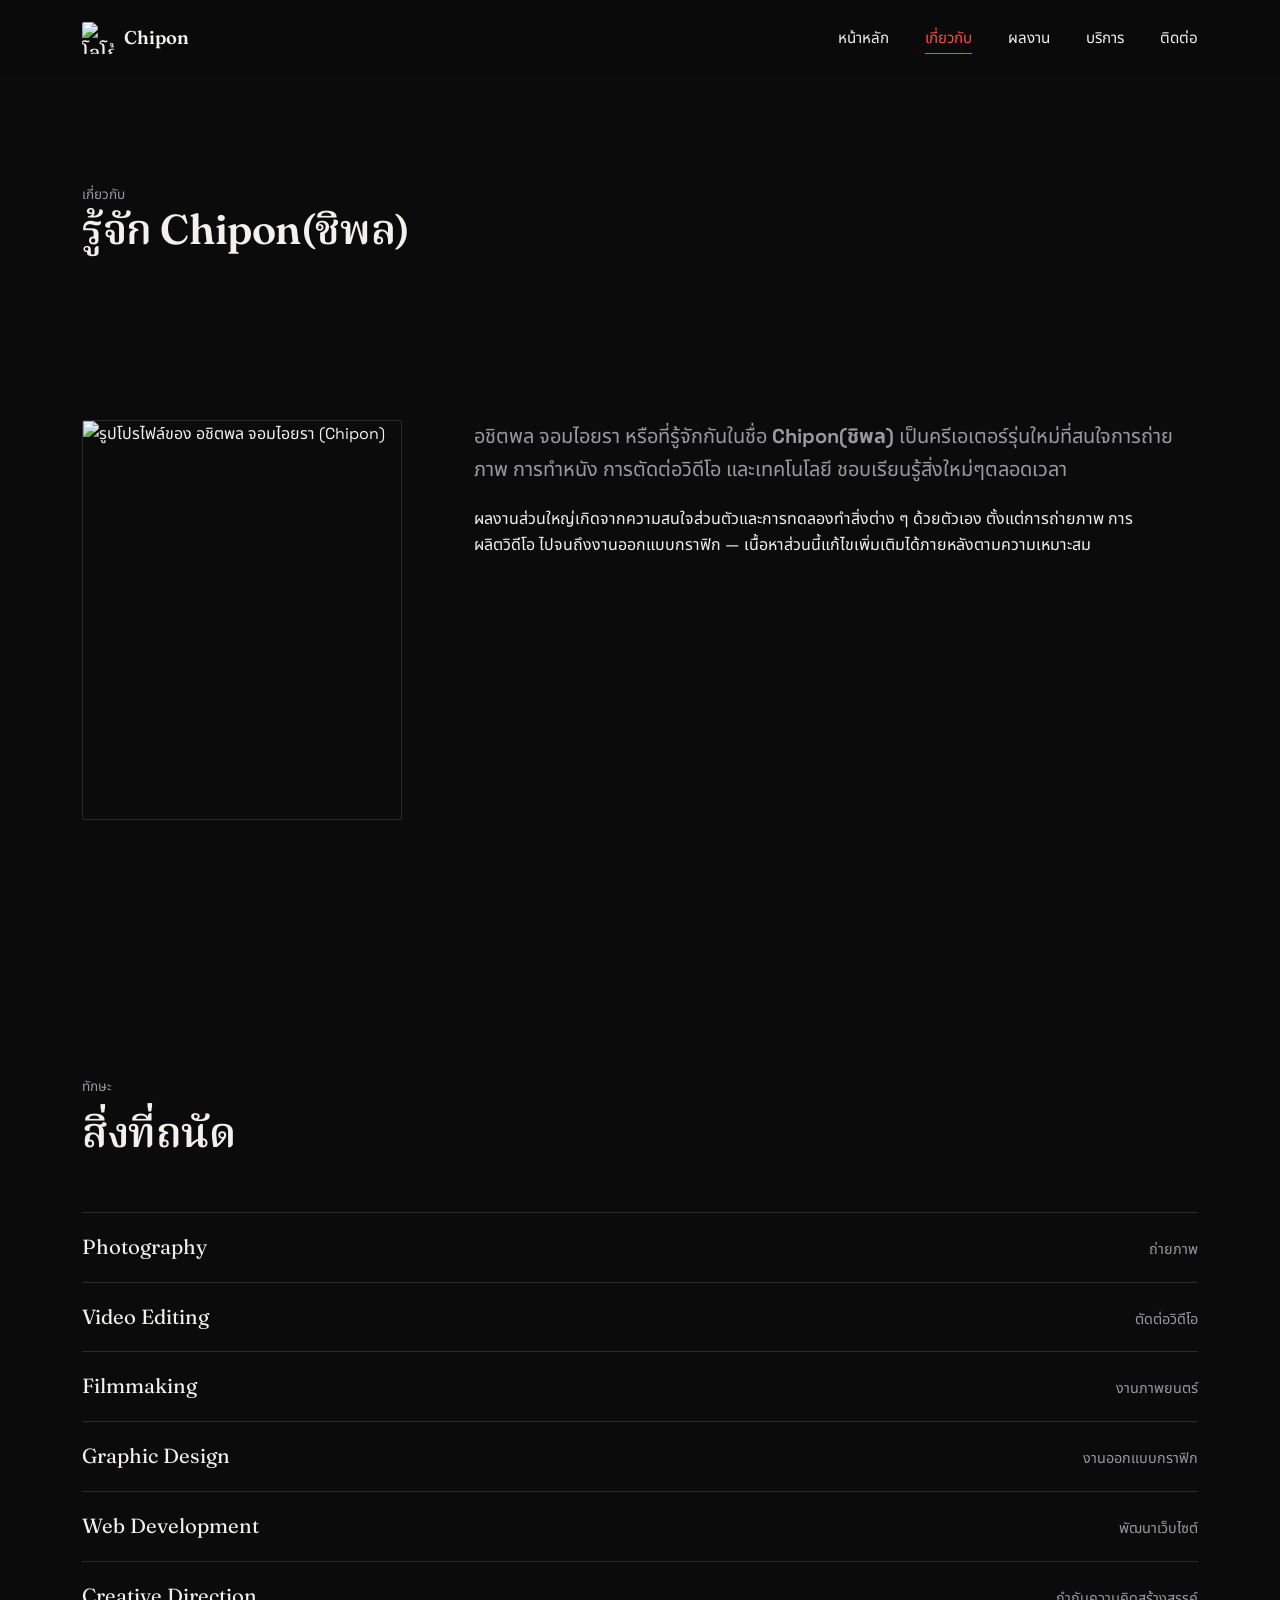
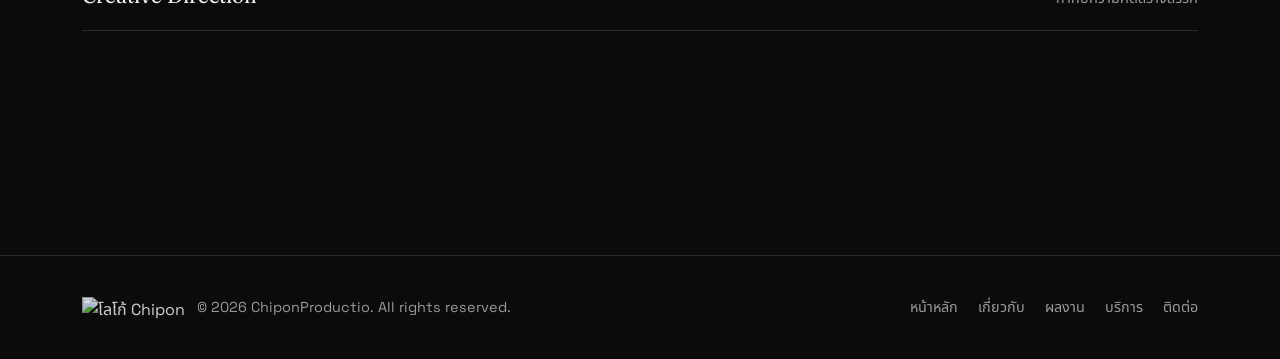
==== about.html @ 805535eb "เพ่ิม" ====
<!DOCTYPE html>
<html lang="th" data-theme="dark">
<head>
  <meta charset="UTF-8" />
  <meta name="viewport" content="width=device-width, initial-scale=1.0" />
  <title>About — Chipon</title>
  <meta name="description" content="รู้จัก อชิตพล จอมไอยรา (Chipon&ชิพล) ครีเอเตอร์รุ่นใหม่ที่สนใจการถ่ายภาพ การทำหนัง การตัดต่อ และเทคโนโลยี" />
  <meta name="keywords" content="Chipon, อชิตพล จอมไอยรา, About, Creator, Filmmaker" />
  <link rel="canonical" href="https://chipon.example.com/about.html" />

  <meta property="og:type" content="profile" />
  <meta property="og:title" content="about — Chipon" />
  <meta property="og:description" content="รู้จัก อชิตพล จอมไอยรา (Chipon&ชิพล) ครีเอเตอร์รุ่นใหม่ที่สนใจการถ่ายภาพ การทำหนัง การตัดต่อ และเทคโนโลยี" />
  <meta property="og:image" content="assets/images/og-cover.jpg" />
  <meta property="og:url" content="https://chipon.example.com/about.html" />

  <meta name="twitter:card" content="summary_large_image" />
  <meta name="twitter:title" content="About — Chipon" />
  <meta name="twitter:image" content="assets/images/og-cover.jpg" />

  <link rel="icon" href="assets/images/logo.png" type="image/png" />
  <link rel="apple-touch-icon" href="assets/images/logo.png" />

  <link rel="preconnect" href="https://fonts.googleapis.com" />
  <link rel="preconnect" href="https://fonts.gstatic.com" crossorigin />
  <link href="https://fonts.googleapis.com/css2?family=Fraunces:ital,wght@0,500;0,600;1,500&family=Space+Grotesk:wght@400;500;600&family=Noto+Sans+Thai:wght@400;500;600&family=Noto+Serif+Thai:wght@500;600&display=swap" rel="stylesheet" />

  <link rel="stylesheet" href="css/style.css" />
  <link rel="stylesheet" href="css/components.css" />
  <link rel="stylesheet" href="css/responsive.css" />
</head>
<body>
  <a class="skip-link" href="#main">ข้ามไปยังเนื้อหาหลัก</a>

  <header class="navbar">
    <div class="container">
      <a class="navbar__brand" href="index.html">
        <img class="navbar__logo" src="assets/images/logo.png" alt="โลโก้ Chipon" />
        <span>Chipon</span>
      </a>
      <button class="navbar__toggle" aria-label="เปิดเมนู" aria-expanded="false">
        <span></span><span></span><span></span>
      </button>
      <nav class="navbar__links" aria-label="เมนูหลัก">
        <a href="index.html">หน้าหลัก</a>
        <a href="about.html" aria-current="page">เกี่ยวกับ</a>
        <a href="portfolio.html">ผลงาน</a>
        <a href="services.html">บริการ</a>
        <a href="contact.html">ติดต่อ</a>
      </nav>
    </div>
  </header>

  <main id="main">
    <section class="page-intro">
      <div class="container">
        <span class="section-label">เกี่ยวกับ</span>
        <h1 class="h2">รู้จัก Chipon(ชิพล)</h1>
      </div>
    </section>

    <section>
      <div class="container about-grid">
        <div class="about-photo">
          <img src="assets/images/profile.jpg" alt="รูปโปรไฟล์ของ อชิตพล จอมไอยรา (Chipon)" />
        </div>
        <div>
          <p class="lede">
            อชิตพล จอมไอยรา หรือที่รู้จักกันในชื่อ <strong>Chipon(ชิพล)</strong>
            เป็นครีเอเตอร์รุ่นใหม่ที่สนใจการถ่ายภาพ การทำหนัง การตัดต่อวิดีโอ
            และเทคโนโลยี ชอบเรียนรู้สิ่งใหม่ๆตลอดเวลา
          </p>
          <p style="margin-top: 20px;">
            ผลงานส่วนใหญ่เกิดจากความสนใจส่วนตัวและการทดลองทำสิ่งต่าง ๆ
            ด้วยตัวเอง ตั้งแต่การถ่ายภาพ การผลิตวิดีโอ ไปจนถึงงานออกแบบกราฟิก
            — เนื้อหาส่วนนี้แก้ไขเพิ่มเติมได้ภายหลังตามความเหมาะสม
          </p>
        </div>
      </div>
    </section>

    <section>
      <div class="container">
        <div class="section-head">
          <span class="section-label">ทักษะ</span>
          <h2>สิ่งที่ถนัด</h2>
        </div>
        <ul class="credits-list">
          <li class="credits-list__row">
            <span class="credits-list__role">Photography</span>
            <span class="credits-list__detail">ถ่ายภาพ</span>
          </li>
          <li class="credits-list__row">
            <span class="credits-list__role">Video Editing</span>
            <span class="credits-list__detail">ตัดต่อวิดีโอ</span>
          </li>
          <li class="credits-list__row">
            <span class="credits-list__role">Filmmaking</span>
            <span class="credits-list__detail">งานภาพยนตร์</span>
          </li>
          <li class="credits-list__row">
            <span class="credits-list__role">Graphic Design</span>
            <span class="credits-list__detail">งานออกแบบกราฟิก</span>
          </li>
          <li class="credits-list__row">
            <span class="credits-list__role">Web Development</span>
            <span class="credits-list__detail">พัฒนาเว็บไซต์</span>
          </li>
          <li class="credits-list__row">
            <span class="credits-list__role">Creative Direction</span>
            <span class="credits-list__detail">กำกับความคิดสร้างสรรค์</span>
          </li>
        </ul>
      </div>
    </section>
  </main>

  <footer class="site-footer">
    <div class="container">
      <div class="site-footer__brand">
        <img class="site-footer__logo" src="assets/images/logo.png" alt="โลโก้ Chipon" />
        <span class="site-footer__meta">© <span data-current-year></span> ChiponProductio. All rights reserved.</span>
      </div>
      <nav class="site-footer__links" aria-label="ลิงก์ส่วนท้าย">
        <a href="index.html">หน้าหลัก</a>
        <a href="about.html">เกี่ยวกับ</a>
        <a href="portfolio.html">ผลงาน</a>
        <a href="services.html">บริการ</a>
        <a href="contact.html">ติดต่อ</a>
      </nav>
    </div>
  </footer>

  <script src="js/main.js"></script>
</body>
</html>
---- css/style.css ----
/* =========================================================
   Chipon — style.css
   Base tokens, resets, typography, and core page layout.
   Component-level styles (nav, cards, forms, buttons) live
   in components.css. Breakpoints live in responsive.css.
   ========================================================= */

/* ---------- Design tokens ---------- */
:root {
  /* Dark theme (default) */
  --color-bg: #0b0b0c;
  --color-bg-alt: #141416;
  --color-surface: #1a1a1d;
  --color-fg: #f2f1ed;
  --color-muted: #9a9a9e;
  --color-line: #2a2a2d;
  --color-accent: #ff4b3e;
  --color-accent-fg: #0b0b0c;

  /* Prepared for a future light theme — see [data-theme="light"] below */

  --font-display: "Fraunces", "Iowan Old Style", "Noto Serif Thai", Georgia, serif;
  --font-body: "Space Grotesk", "Noto Sans Thai", "Helvetica Neue", Arial, sans-serif;

  --max-width: 1180px;
  --gutter: 32px;

  --radius: 2px;
  --ease: cubic-bezier(0.16, 1, 0.3, 1);
}

/* Prepared light theme — toggle later with <html data-theme="light"> */
:root[data-theme="light"] {
  --color-bg: #f5f4f0;
  --color-bg-alt: #ebeae4;
  --color-surface: #ffffff;
  --color-fg: #121212;
  --color-muted: #5c5c5f;
  --color-line: #d8d6cf;
  --color-accent: #d8402f;
  --color-accent-fg: #ffffff;
}

/* ---------- Reset ---------- */
*,
*::before,
*::after {
  box-sizing: border-box;
}

html {
  scroll-behavior: smooth;
}

body {
  margin: 0;
  background: var(--color-bg);
  color: var(--color-fg);
  font-family: var(--font-body);
  font-size: 16px;
  line-height: 1.6;
  -webkit-font-smoothing: antialiased;
  text-rendering: optimizeLegibility;
}

img {
  max-width: 100%;
  display: block;
  object-fit: cover;
}

a {
  color: inherit;
  text-decoration: none;
}

ul,
ol {
  margin: 0;
  padding: 0;
  list-style: none;
}

h1,
h2,
h3,
h4,
p {
  margin: 0;
}

button,
input,
textarea {
  font-family: inherit;
  color: inherit;
}

/* Visible focus state everywhere — accessibility requirement */
a:focus-visible,
button:focus-visible,
input:focus-visible,
textarea:focus-visible,
[tabindex]:focus-visible {
  outline: 2px solid var(--color-accent);
  outline-offset: 3px;
}

::selection {
  background: var(--color-accent);
  color: var(--color-accent-fg);
}

/* ---------- Typography scale ---------- */
h1,
.h1 {
  font-family: var(--font-display);
  font-weight: 600;
  font-size: clamp(2.6rem, 6vw, 5.2rem);
  line-height: 1.02;
  letter-spacing: -0.01em;
}

h2,
.h2 {
  font-family: var(--font-display);
  font-weight: 600;
  font-size: clamp(1.8rem, 3.4vw, 2.6rem);
  line-height: 1.1;
  letter-spacing: -0.01em;
}

h3,
.h3 {
  font-family: var(--font-display);
  font-weight: 500;
  font-size: clamp(1.2rem, 1.8vw, 1.5rem);
  line-height: 1.25;
}

.lede {
  font-size: clamp(1.05rem, 1.6vw, 1.25rem);
  color: var(--color-muted);
  max-width: 60ch;
  line-height: 1.65;
}

p {
  max-width: 68ch;
}

.text-muted {
  color: var(--color-muted);
}

.text-accent {
  color: var(--color-accent);
}

/* ---------- Layout primitives ---------- */
.container {
  width: 100%;
  max-width: var(--max-width);
  margin-inline: auto;
  padding-inline: var(--gutter);
}

main {
  overflow-x: hidden;
}

section {
  padding-block: clamp(64px, 10vw, 128px);
}

.section-head {
  display: flex;
  flex-direction: column;
  gap: 12px;
  margin-bottom: clamp(32px, 5vw, 56px);
}

.section-label {
  font-size: 0.85rem;
  color: var(--color-muted);
  font-variant-numeric: tabular-nums;
}

.divider {
  border: none;
  border-top: 1px solid var(--color-line);
  margin: 0;
}

.skip-link {
  position: absolute;
  left: -999px;
  top: auto;
  background: var(--color-accent);
  color: var(--color-accent-fg);
  padding: 12px 18px;
  z-index: 1000;
}

.skip-link:focus {
  left: 16px;
  top: 16px;
}

/* ---------- Hero ---------- */
.hero {
  min-height: min(92vh, 860px);
  display: flex;
  flex-direction: column;
  justify-content: center;
  padding-block: clamp(48px, 8vw, 96px);
  position: relative;
}

.hero__status {
  display: inline-flex;
  align-items: center;
  gap: 10px;
  color: var(--color-muted);
  font-size: 0.85rem;
  margin-bottom: clamp(28px, 5vw, 48px);
}

.hero__dot {
  width: 8px;
  height: 8px;
  border-radius: 50%;
  background: var(--color-accent);
  animation: pulse 2.4s ease-in-out infinite;
}

@keyframes pulse {
  0%, 100% { opacity: 1; transform: scale(1); }
  50% { opacity: 0.35; transform: scale(0.82); }
}

.hero__eyebrow-logo {
  height: 28px;
  width: auto;
  object-fit: contain;
  margin-bottom: 20px;
  opacity: 0.9;
}

.hero__title {
  opacity: 0;
  transform: translateY(14px);
  animation: rise 0.7s var(--ease) forwards;
  animation-delay: 0.05s;
}

.hero__role {
  font-family: var(--font-display);
  font-style: italic;
  font-weight: 500;
  color: var(--color-accent);
  font-size: clamp(1.1rem, 2.2vw, 1.5rem);
  margin-top: 14px;
  opacity: 0;
  transform: translateY(14px);
  animation: rise 0.7s var(--ease) forwards;
  animation-delay: 0.16s;
}

.hero__lede {
  margin-top: clamp(20px, 3vw, 28px);
  opacity: 0;
  transform: translateY(14px);
  animation: rise 0.7s var(--ease) forwards;
  animation-delay: 0.26s;
}

.hero__actions {
  display: flex;
  flex-wrap: wrap;
  gap: 16px;
  margin-top: clamp(28px, 4vw, 40px);
  opacity: 0;
  transform: translateY(14px);
  animation: rise 0.7s var(--ease) forwards;
  animation-delay: 0.36s;
}

.hero__socials {
  margin-top: clamp(48px, 7vw, 72px);
  display: flex;
  gap: 28px;
  opacity: 0;
  transform: translateY(14px);
  animation: rise 0.7s var(--ease) forwards;
  animation-delay: 0.46s;
}

@keyframes rise {
  to {
    opacity: 1;
    transform: translateY(0);
  }
}

@media (prefers-reduced-motion: reduce) {
  .hero__title,
  .hero__role,
  .hero__lede,
  .hero__actions,
  .hero__socials,
  .hero__dot,
  .reveal {
    animation: none !important;
    opacity: 1 !important;
    transform: none !important;
  }
  html {
    scroll-behavior: auto;
  }
}

/* ---------- Scroll reveal (portfolio + featured grids only) ---------- */
.reveal {
  opacity: 0;
  transform: translateY(18px);
  transition: opacity 0.6s var(--ease), transform 0.6s var(--ease);
}

.reveal.is-visible {
  opacity: 1;
  transform: translateY(0);
}

/* ---------- Page intro (non-home pages) ---------- */
.page-intro {
  padding-block: clamp(56px, 9vw, 104px) clamp(24px, 4vw, 40px);
}

/* ---------- Footer ---------- */
.site-footer {
  border-top: 1px solid var(--color-line);
  padding-block: 40px;
  margin-top: clamp(64px, 8vw, 96px);
}

.site-footer .container {
  display: flex;
  flex-wrap: wrap;
  align-items: center;
  justify-content: space-between;
  gap: 24px;
}

.site-footer__brand {
  display: flex;
  align-items: center;
  gap: 12px;
}

.site-footer__logo {
  height: 22px;
  width: auto;
  object-fit: contain;
  opacity: 0.85;
}

.site-footer__meta {
  color: var(--color-muted);
  font-size: 0.9rem;
}

.site-footer__links {
  display: flex;
  gap: 20px;
  flex-wrap: wrap;
}

.site-footer__links a {
  color: var(--color-muted);
  font-size: 0.9rem;
  transition: color 0.2s var(--ease);
}

.site-footer__links a:hover {
  color: var(--color-fg);
}
---- css/components.css ----
/* =========================================================
   Chipon — components.css
   Reusable UI pieces: navbar, buttons, credits list,
   portfolio cards, filter bar, service cards, contact form.
   ========================================================= */

/* ---------- Navbar ---------- */
.navbar {
  position: sticky;
  top: 0;
  z-index: 100;
  background: color-mix(in srgb, var(--color-bg) 88%, transparent);
  backdrop-filter: blur(10px);
  -webkit-backdrop-filter: blur(10px);
  border-bottom: 1px solid transparent;
  transition: border-color 0.3s var(--ease), background 0.3s var(--ease);
}

.navbar.is-scrolled {
  border-bottom-color: var(--color-line);
}

.navbar .container {
  display: flex;
  align-items: center;
  justify-content: space-between;
  height: 76px;
}

.navbar__brand {
  display: flex;
  align-items: center;
  gap: 10px;
  font-family: var(--font-display);
  font-size: 1.15rem;
  font-weight: 600;
}

.navbar__logo {
  height: 32px;
  width: 32px;
  object-fit: contain;
  border-radius: var(--radius);
}

.navbar__links {
  display: flex;
  align-items: center;
  gap: clamp(20px, 3vw, 36px);
}

.navbar__links a {
  font-size: 0.95rem;
  position: relative;
  padding-block: 4px;
}

.navbar__links a::after {
  content: "";
  position: absolute;
  left: 0;
  bottom: 0;
  height: 1px;
  width: 0;
  background: var(--color-accent);
  transition: width 0.25s var(--ease);
}

.navbar__links a:hover::after,
.navbar__links a[aria-current="page"]::after {
  width: 100%;
}

.navbar__links a[aria-current="page"] {
  color: var(--color-accent);
}

.navbar__toggle {
  display: none;
  flex-direction: column;
  justify-content: center;
  gap: 5px;
  width: 40px;
  height: 40px;
  background: none;
  border: 1px solid var(--color-line);
  border-radius: var(--radius);
  cursor: pointer;
}

.navbar__toggle span {
  display: block;
  height: 1.5px;
  width: 18px;
  margin-inline: auto;
  background: var(--color-fg);
  transition: transform 0.25s var(--ease), opacity 0.25s var(--ease);
}

.navbar__toggle[aria-expanded="true"] span:nth-child(1) {
  transform: translateY(6.5px) rotate(45deg);
}

.navbar__toggle[aria-expanded="true"] span:nth-child(2) {
  opacity: 0;
}

.navbar__toggle[aria-expanded="true"] span:nth-child(3) {
  transform: translateY(-6.5px) rotate(-45deg);
}

/* ---------- Buttons ---------- */
.btn {
  display: inline-flex;
  align-items: center;
  gap: 8px;
  padding: 13px 26px;
  border-radius: var(--radius);
  font-size: 0.95rem;
  font-weight: 500;
  border: 1px solid transparent;
  cursor: pointer;
  transition: background 0.25s var(--ease), border-color 0.25s var(--ease), color 0.25s var(--ease), transform 0.2s var(--ease);
}

.btn:active {
  transform: translateY(1px);
}

.btn--primary {
  background: var(--color-accent);
  color: var(--color-accent-fg);
}

.btn--primary:hover {
  background: color-mix(in srgb, var(--color-accent) 85%, white 15%);
}

.btn--ghost {
  border-color: var(--color-line);
  color: var(--color-fg);
  background: transparent;
}

.btn--ghost:hover {
  border-color: var(--color-fg);
}

/* ---------- Social links row ---------- */
.social-row {
  display: flex;
  flex-wrap: wrap;
  gap: 28px;
}

.social-row a {
  font-size: 0.95rem;
  color: var(--color-muted);
  border-bottom: 1px solid transparent;
  padding-bottom: 2px;
  transition: color 0.2s var(--ease), border-color 0.2s var(--ease);
}

.social-row a:hover {
  color: var(--color-fg);
  border-color: var(--color-accent);
}

.social-row a[data-pending="true"] {
  color: color-mix(in srgb, var(--color-muted) 60%, transparent);
  pointer-events: none;
}

/* ---------- Credits-style skills list ---------- */
.credits-list {
  border-top: 1px solid var(--color-line);
}

.credits-list__row {
  display: flex;
  align-items: baseline;
  justify-content: space-between;
  gap: 24px;
  padding-block: 18px;
  border-bottom: 1px solid var(--color-line);
}

.credits-list__role {
  font-family: var(--font-display);
  font-size: clamp(1.05rem, 1.6vw, 1.3rem);
}

.credits-list__detail {
  color: var(--color-muted);
  font-size: 0.9rem;
  text-align: right;
  white-space: nowrap;
}

/* ---------- About layout ---------- */
.about-grid {
  display: grid;
  grid-template-columns: 320px 1fr;
  gap: clamp(32px, 6vw, 72px);
  align-items: start;
}

.about-photo {
  aspect-ratio: 4 / 5;
  overflow: hidden;
  border: 1px solid var(--color-line);
  border-radius: var(--radius);
}

.about-photo img {
  width: 100%;
  height: 100%;
}

/* ---------- Filter bar ---------- */
.filter-bar {
  display: flex;
  flex-wrap: wrap;
  gap: 10px;
  margin-bottom: clamp(32px, 5vw, 48px);
}

.filter-btn {
  padding: 9px 18px;
  border: 1px solid var(--color-line);
  border-radius: 999px;
  background: transparent;
  color: var(--color-muted);
  font-size: 0.88rem;
  cursor: pointer;
  transition: border-color 0.2s var(--ease), color 0.2s var(--ease), background 0.2s var(--ease);
}

.filter-btn:hover {
  color: var(--color-fg);
  border-color: var(--color-fg);
}

.filter-btn[aria-pressed="true"] {
  background: var(--color-accent);
  border-color: var(--color-accent);
  color: var(--color-accent-fg);
}

/* ---------- Portfolio grid & cards ---------- */
.portfolio-grid,
.featured-grid {
  display: grid;
  grid-template-columns: repeat(3, 1fr);
  gap: 28px;
}

.work-card {
  border: 1px solid var(--color-line);
  border-radius: var(--radius);
  overflow: hidden;
  background: var(--color-bg-alt);
  display: flex;
  flex-direction: column;
}

.work-card__media {
  aspect-ratio: 3 / 2;
  overflow: hidden;
  background: var(--color-surface);
}

.work-card__media img {
  width: 100%;
  height: 100%;
  filter: grayscale(1) contrast(1.02);
  transition: filter 0.5s var(--ease), transform 0.5s var(--ease);
}

.work-card:hover .work-card__media img {
  filter: grayscale(0);
  transform: scale(1.03);
}

.work-card__body {
  padding: 20px 22px 24px;
  display: flex;
  flex-direction: column;
  gap: 10px;
  flex: 1;
}

.work-card__meta {
  display: flex;
  justify-content: space-between;
  color: var(--color-muted);
  font-size: 0.82rem;
}

.work-card__title {
  font-family: var(--font-display);
  font-size: 1.15rem;
}

.work-card__desc {
  color: var(--color-muted);
  font-size: 0.92rem;
  line-height: 1.55;
}

.work-card__link {
  margin-top: auto;
  padding-top: 10px;
  font-size: 0.88rem;
  border-bottom: 1px solid var(--color-accent);
  align-self: flex-start;
}

.portfolio-empty {
  color: var(--color-muted);
  padding-block: 40px;
  text-align: center;
  border: 1px dashed var(--color-line);
  border-radius: var(--radius);
}

/* ---------- Services ---------- */
.services-grid {
  display: grid;
  grid-template-columns: repeat(2, 1fr);
  gap: 1px;
  background: var(--color-line);
  border: 1px solid var(--color-line);
}

.service-card {
  background: var(--color-bg);
  padding: clamp(28px, 4vw, 40px);
  display: flex;
  flex-direction: column;
  gap: 14px;
}

.service-card__price {
  color: var(--color-accent);
  font-size: 0.9rem;
}

.services-note {
  margin-top: 32px;
  color: var(--color-muted);
  font-size: 0.9rem;
  border-left: 2px solid var(--color-line);
  padding-left: 16px;
}

/* ---------- Contact ---------- */
.contact-grid {
  display: grid;
  grid-template-columns: 1fr 1fr;
  gap: clamp(40px, 6vw, 80px);
  align-items: start;
}

.contact-channels {
  display: flex;
  flex-direction: column;
  gap: 24px;
}

.contact-channel {
  display: flex;
  flex-direction: column;
  gap: 4px;
  padding-bottom: 20px;
  border-bottom: 1px solid var(--color-line);
}

.contact-channel__label {
  font-size: 0.82rem;
  color: var(--color-muted);
}

.contact-channel__value {
  font-family: var(--font-display);
  font-size: 1.1rem;
}

.contact-channel__value[data-pending="true"] {
  color: var(--color-muted);
  font-family: var(--font-body);
  font-size: 0.95rem;
  font-style: italic;
}

.form-field {
  display: flex;
  flex-direction: column;
  gap: 8px;
  margin-bottom: 22px;
}

.form-field label {
  font-size: 0.88rem;
  color: var(--color-muted);
}

.form-field input,
.form-field textarea {
  background: var(--color-bg-alt);
  border: 1px solid var(--color-line);
  border-radius: var(--radius);
  padding: 13px 16px;
  font-size: 0.98rem;
  transition: border-color 0.2s var(--ease);
}

.form-field input:focus,
.form-field textarea:focus {
  border-color: var(--color-accent);
}

.form-field textarea {
  min-height: 140px;
  resize: vertical;
}

.form-error {
  font-size: 0.82rem;
  color: var(--color-accent);
  min-height: 1.2em;
}

.form-status {
  margin-top: 18px;
  padding: 14px 16px;
  border: 1px solid var(--color-line);
  border-radius: var(--radius);
  font-size: 0.9rem;
  display: none;
}

.form-status.is-visible {
  display: block;
}

.form-status.is-success {
  border-color: var(--color-accent);
  color: var(--color-fg);
}
---- css/responsive.css ----
/* =========================================================
   Chipon — responsive.css
   Breakpoints tested against 360 / 390 / 768 / 1024 / 1440px.
   Mobile-first overrides layer on top of style.css/components.css.
   ========================================================= */

/* ---------- ≤1024px : laptop / tablet landscape ---------- */
@media (max-width: 1024px) {
  :root {
    --gutter: 24px;
  }

  .portfolio-grid,
  .featured-grid {
    grid-template-columns: repeat(2, 1fr);
  }

  .about-grid {
    grid-template-columns: 260px 1fr;
  }
}

/* ---------- ≤768px : tablet portrait ---------- */
@media (max-width: 768px) {
  .navbar__links {
    position: fixed;
    inset: 76px 0 0 0;
    height: calc(100dvh - 76px);
    background: var(--color-bg);
    flex-direction: column;
    align-items: flex-start;
    justify-content: flex-start;
    gap: 4px;
    padding: 24px var(--gutter);
    transform: translateX(100%);
    transition: transform 0.3s var(--ease);
    overflow-y: auto;
  }

  .navbar__links.is-open {
    transform: translateX(0);
  }

  .navbar__links a {
    width: 100%;
    padding-block: 16px;
    border-bottom: 1px solid var(--color-line);
    font-size: 1.05rem;
  }

  .navbar__toggle {
    display: flex;
  }

  .about-grid {
    grid-template-columns: 1fr;
  }

  .about-photo {
    max-width: 320px;
  }

  .contact-grid {
    grid-template-columns: 1fr;
  }

  .services-grid {
    grid-template-columns: 1fr;
  }

  .hero__actions,
  .hero__socials {
    gap: 14px;
  }
}

/* ---------- ≤600px : mobile ---------- */
@media (max-width: 600px) {
  .portfolio-grid,
  .featured-grid {
    grid-template-columns: 1fr;
  }

  .credits-list__row {
    flex-direction: column;
    align-items: flex-start;
    gap: 4px;
  }

  .credits-list__detail {
    text-align: left;
  }

  .site-footer .container {
    flex-direction: column;
    align-items: flex-start;
  }

  .btn {
    width: 100%;
    justify-content: center;
  }

  .hero__actions {
    flex-direction: column;
  }
}

/* ---------- ≤390px : small mobile ---------- */
@media (max-width: 390px) {
  :root {
    --gutter: 18px;
  }

  section {
    padding-block: 56px;
  }
}
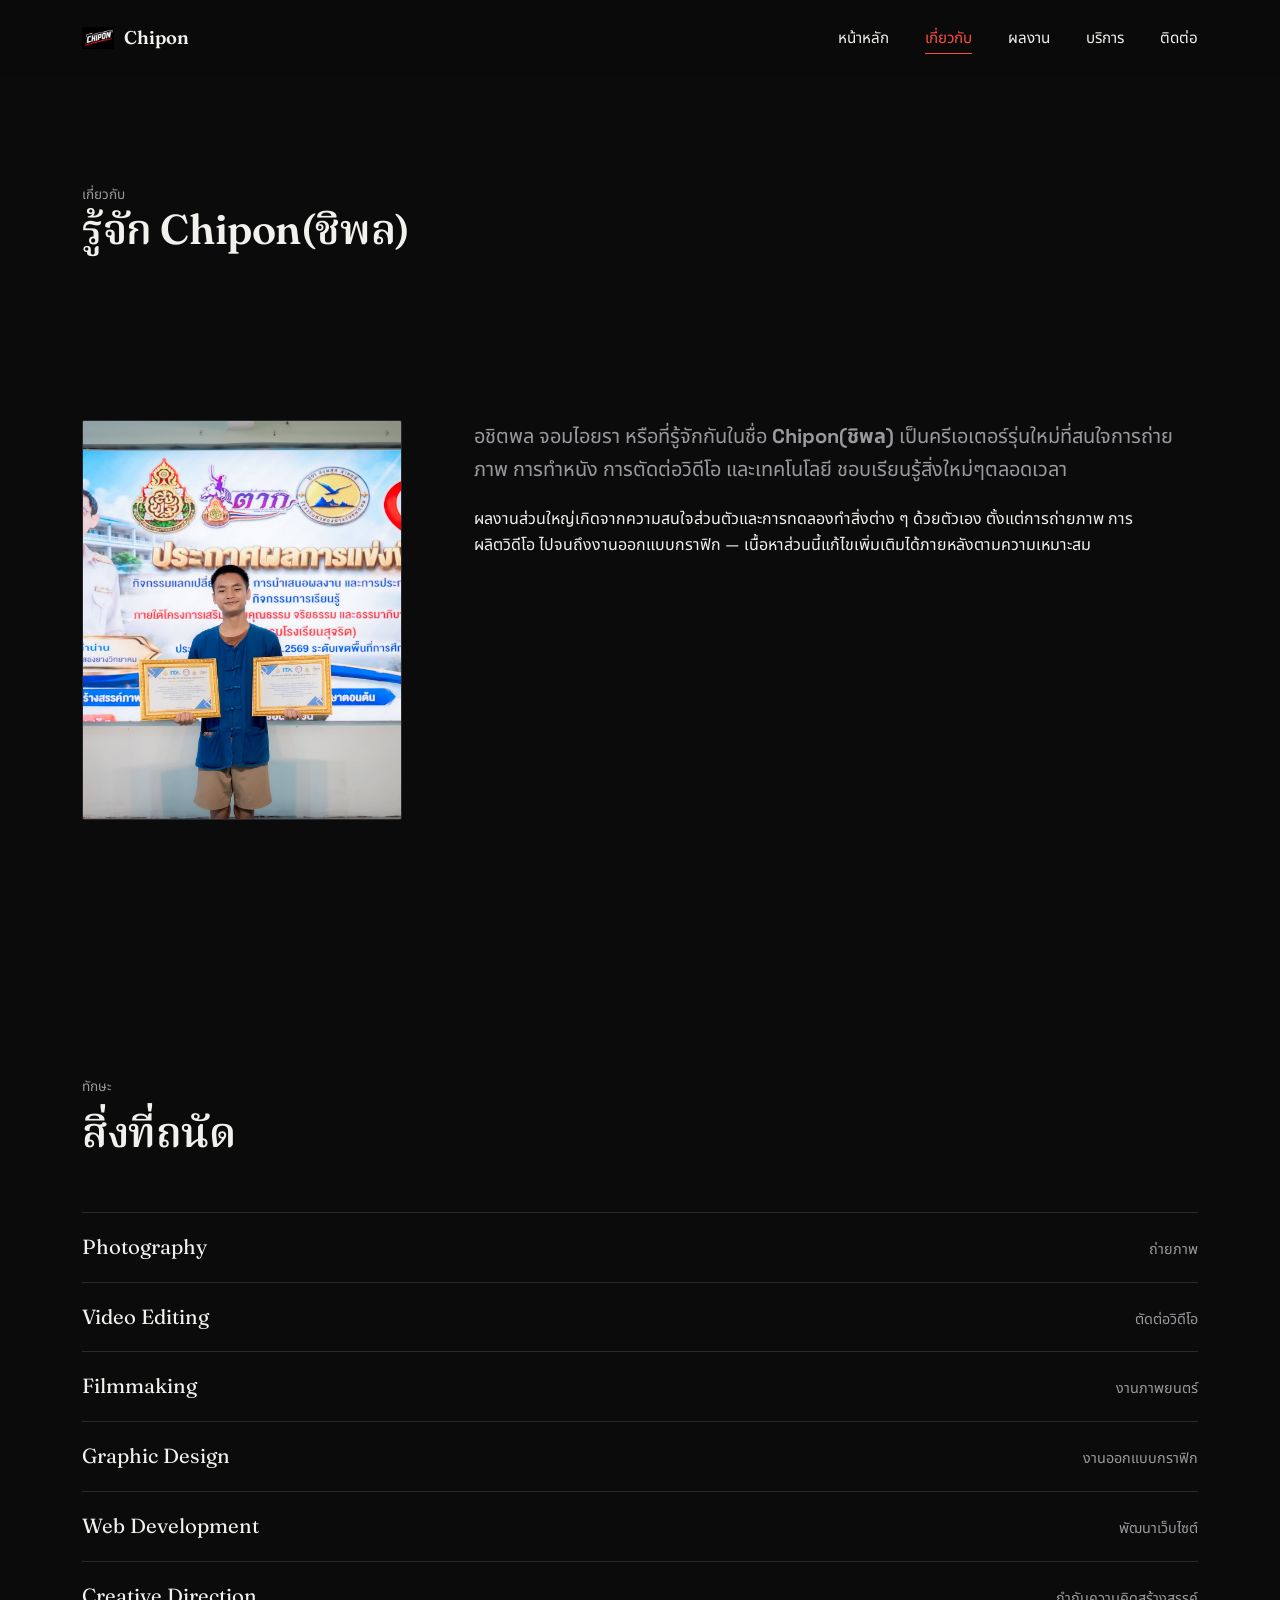
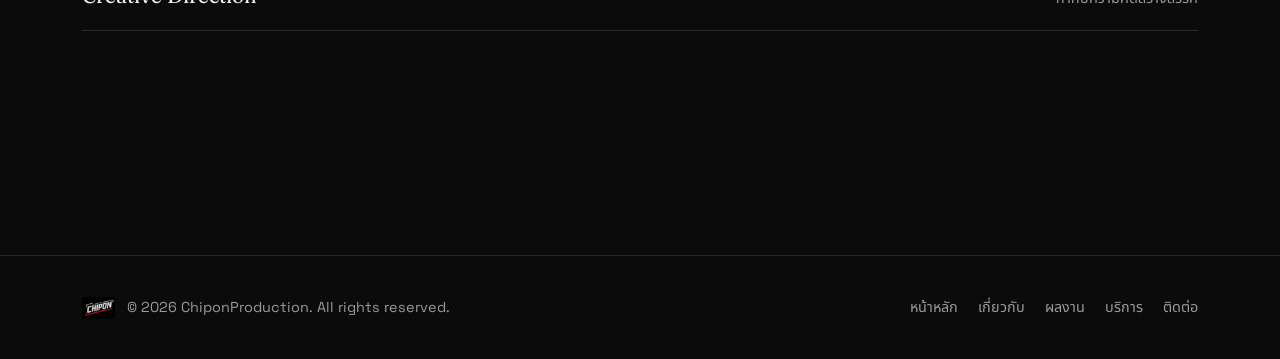
==== commit 0e5b117b: "แก้ไข" ====
--- a/about.html
+++ b/about.html
@@ -4,15 +4,15 @@
   <meta charset="UTF-8" />
   <meta name="viewport" content="width=device-width, initial-scale=1.0" />
   <title>About — Chipon</title>
-  <meta name="description" content="รู้จัก อชิตพล จอมไอยรา (Chipon&ชิพล) ครีเอเตอร์รุ่นใหม่ที่สนใจการถ่ายภาพ การทำหนัง การตัดต่อ และเทคโนโลยี" />
+  <meta name="description" content="รู้จัก อชิตพล จอมไอยรา (Chipon&ชิพล)" />
   <meta name="keywords" content="Chipon, อชิตพล จอมไอยรา, About, Creator, Filmmaker" />
-  <link rel="canonical" href="https://chipon.example.com/about.html" />
+  <link rel="canonical" href="https://chipon.netlify.app/about.html" />
 
   <meta property="og:type" content="profile" />
   <meta property="og:title" content="about — Chipon" />
-  <meta property="og:description" content="รู้จัก อชิตพล จอมไอยรา (Chipon&ชิพล) ครีเอเตอร์รุ่นใหม่ที่สนใจการถ่ายภาพ การทำหนัง การตัดต่อ และเทคโนโลยี" />
+  <meta property="og:description" content="รู้จัก อชิตพล จอมไอยรา (Chipon&ชิพล)" />
   <meta property="og:image" content="assets/images/og-cover.jpg" />
-  <meta property="og:url" content="https://chipon.example.com/about.html" />
+  <meta property="og:url" content="https://chipon.netlify.app/about.html" />
 
   <meta name="twitter:card" content="summary_large_image" />
   <meta name="twitter:title" content="About — Chipon" />
@@ -119,7 +119,7 @@
     <div class="container">
       <div class="site-footer__brand">
         <img class="site-footer__logo" src="assets/images/logo.png" alt="โลโก้ Chipon" />
-        <span class="site-footer__meta">© <span data-current-year></span> ChiponProductio. All rights reserved.</span>
+        <span class="site-footer__meta">© <span data-current-year></span> ChiponProduction. All rights reserved.</span>
       </div>
       <nav class="site-footer__links" aria-label="ลิงก์ส่วนท้าย">
         <a href="index.html">หน้าหลัก</a>
